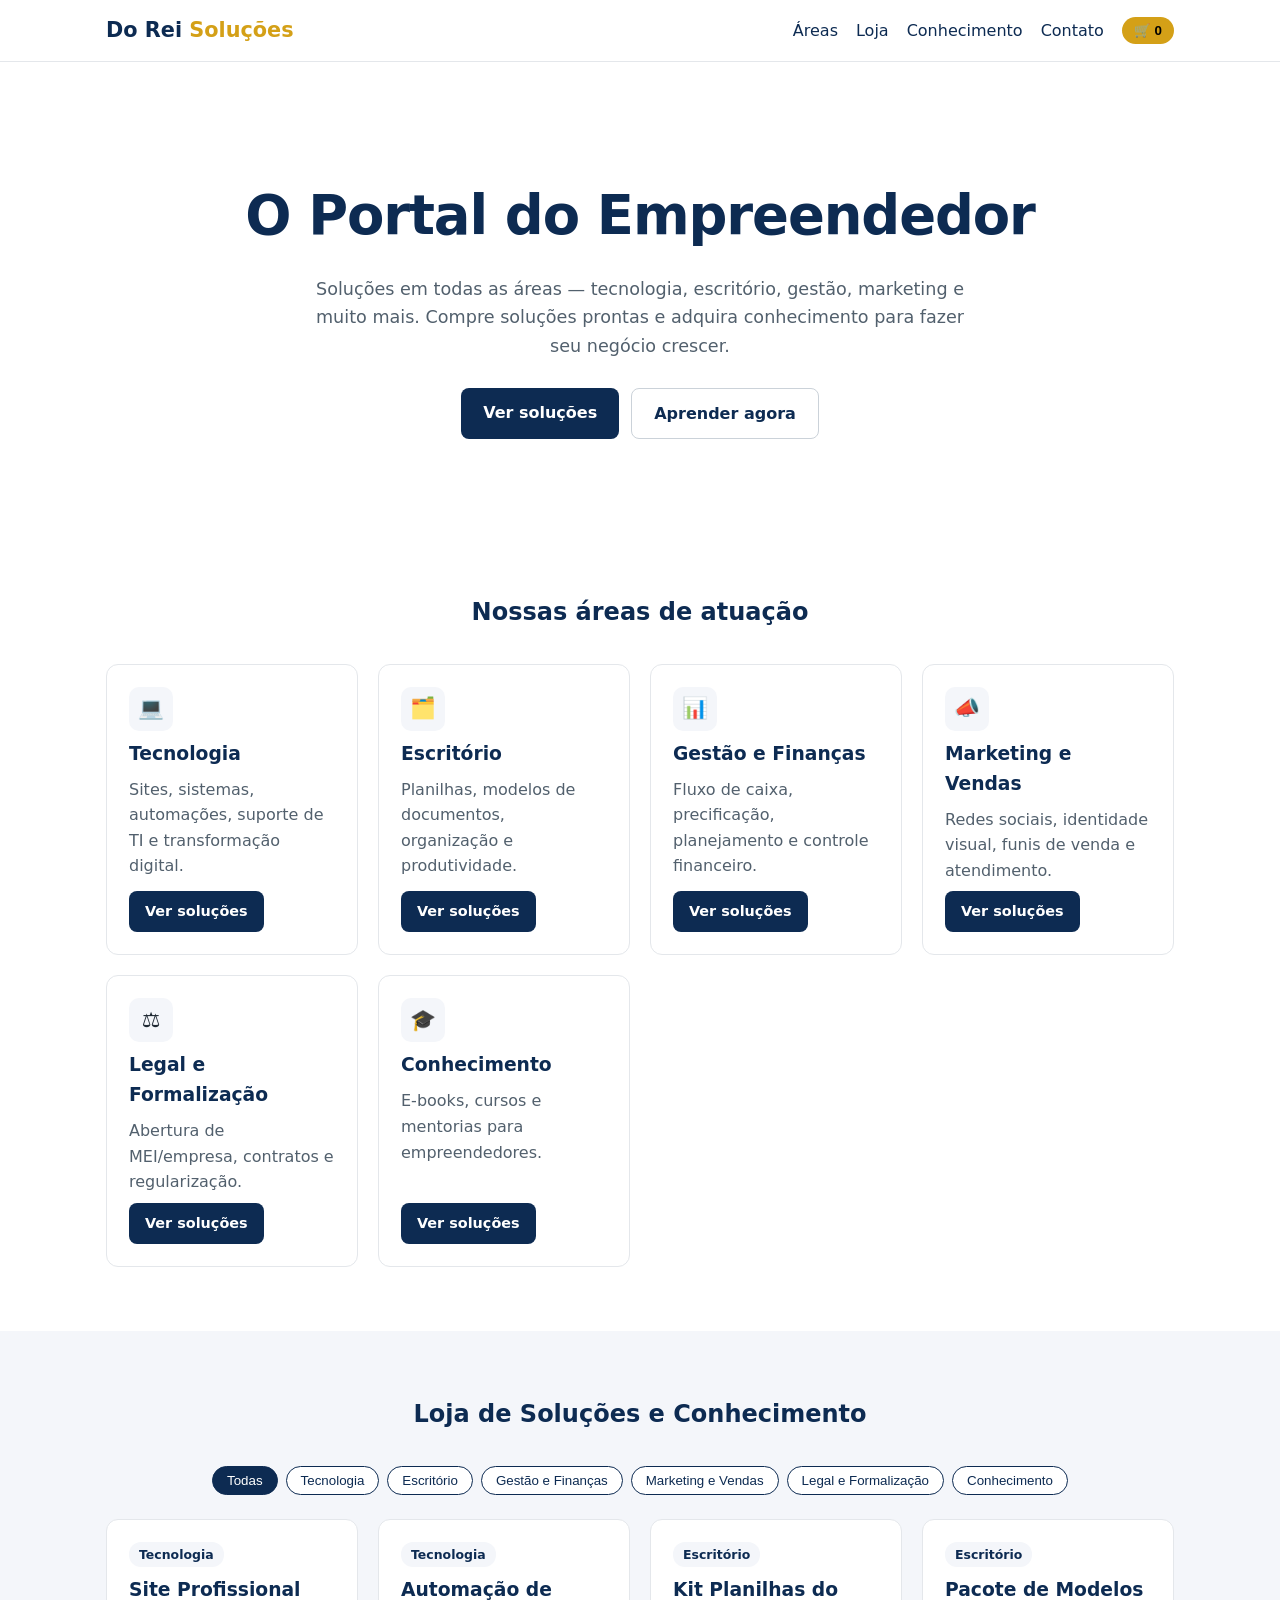
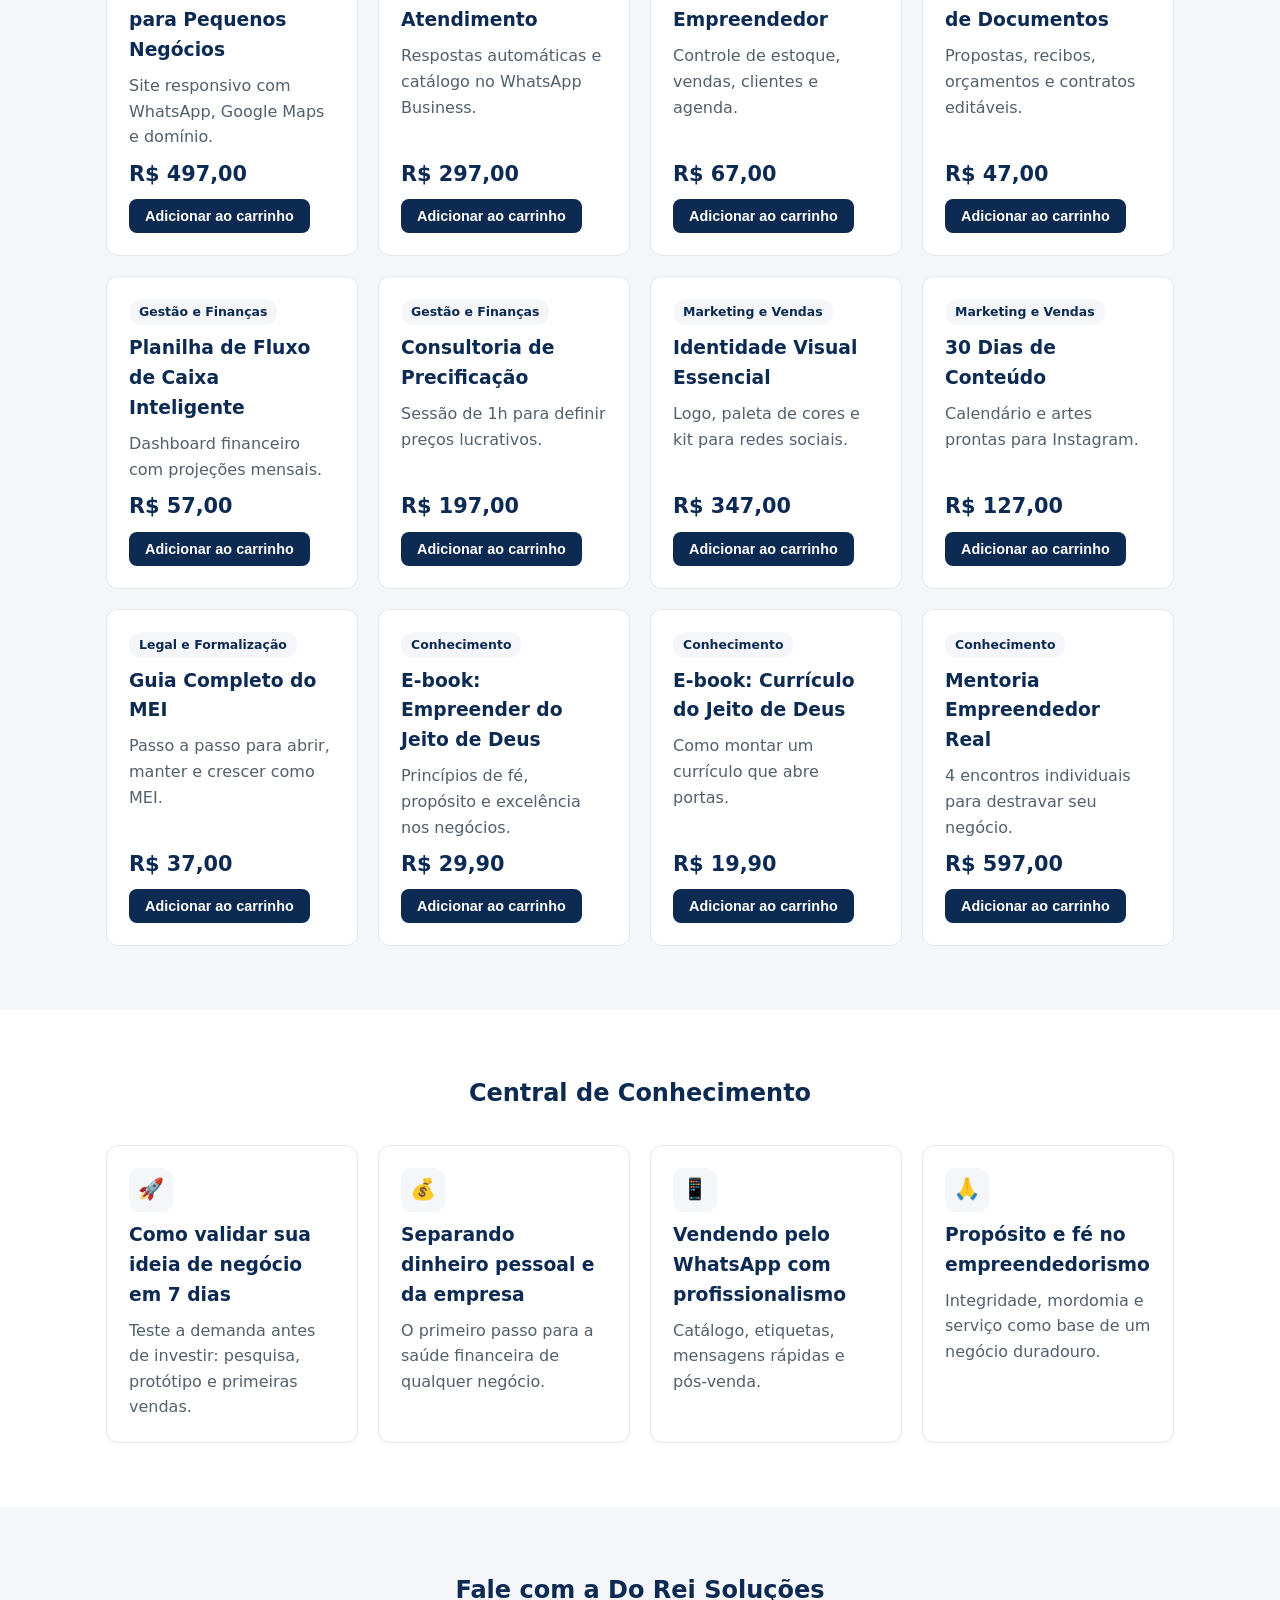
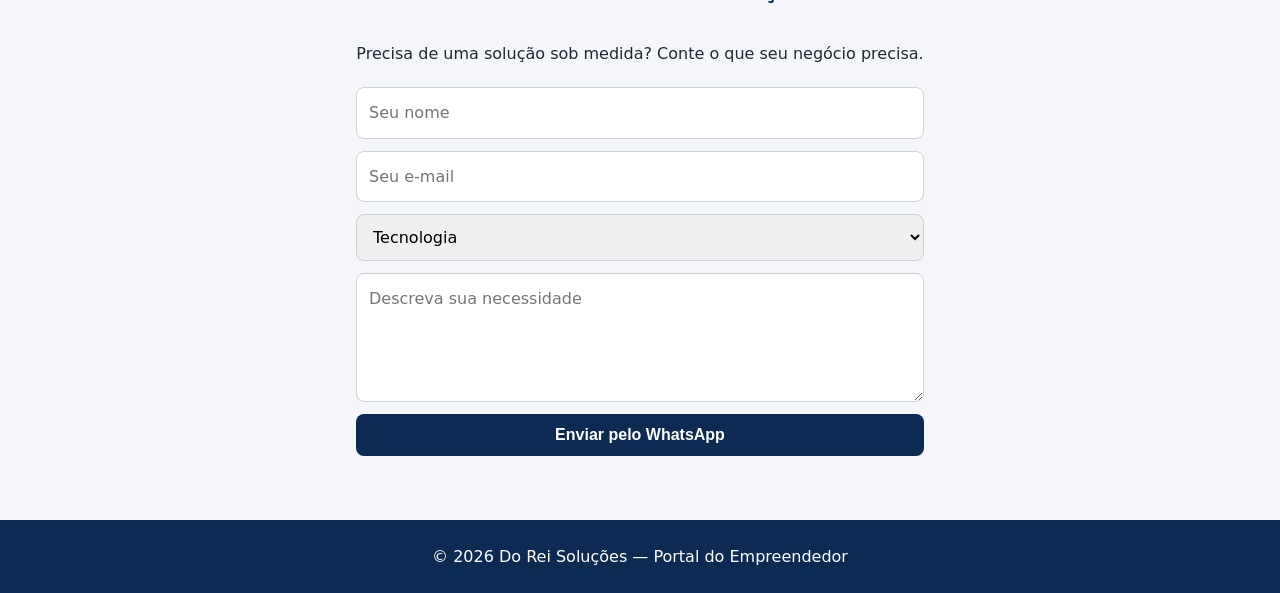
==== index.html @ 6347b0a7 "Portal do Empreendedor Do Rei Soluções: áreas, loja, conhecimento e contato Co-Authored-By: Claude O" ====
<!doctype html>
<html lang="pt-BR">
<head>
<meta charset="utf-8">
<meta name="viewport" content="width=device-width, initial-scale=1">
<title>Do Rei Soluções — Portal do Empreendedor</title>
<meta name="description" content="Do Rei Soluções: soluções em tecnologia, escritório, gestão e conhecimento para empreendedores.">
<link rel="stylesheet" href="styles.css">
</head>
<body>
<header class="topo">
  <div class="container nav">
    <a href="#" class="logo">Do Rei <span>Soluções</span></a>
    <nav>
      <a href="#areas">Áreas</a>
      <a href="#loja">Loja</a>
      <a href="#conhecimento">Conhecimento</a>
      <a href="#contato">Contato</a>
      <button id="abrirCarrinho" class="btn-carrinho">🛒 <span id="qtdCarrinho">0</span></button>
    </nav>
  </div>
</header>

<section class="hero">
  <div class="container">
    <h1>O Portal do Empreendedor</h1>
    <p>Soluções em todas as áreas — tecnologia, escritório, gestão, marketing e muito mais. Compre soluções prontas e adquira conhecimento para fazer seu negócio crescer.</p>
    <div class="acoes">
      <a href="#loja" class="btn">Ver soluções</a>
      <a href="#conhecimento" class="btn btn-sec">Aprender agora</a>
    </div>
  </div>
</section>

<section id="areas" class="container secao">
  <h2>Nossas áreas de atuação</h2>
  <div class="grade" id="gradeAreas"></div>
</section>

<section id="loja" class="secao fundo">
  <div class="container">
    <h2>Loja de Soluções e Conhecimento</h2>
    <div class="filtros" id="filtros"></div>
    <div class="grade" id="gradeProdutos"></div>
  </div>
</section>

<section id="conhecimento" class="container secao">
  <h2>Central de Conhecimento</h2>
  <div class="grade" id="gradeArtigos"></div>
</section>

<section id="contato" class="secao fundo">
  <div class="container contato">
    <h2>Fale com a Do Rei Soluções</h2>
    <p>Precisa de uma solução sob medida? Conte o que seu negócio precisa.</p>
    <form id="formContato">
      <input name="nome" placeholder="Seu nome" required>
      <input name="email" type="email" placeholder="Seu e-mail" required>
      <select name="area" id="selArea"></select>
      <textarea name="mensagem" rows="4" placeholder="Descreva sua necessidade" required></textarea>
      <button class="btn" type="submit">Enviar pelo WhatsApp</button>
    </form>
  </div>
</section>

<footer class="rodape">
  <div class="container">© <span id="ano"></span> Do Rei Soluções — Portal do Empreendedor</div>
</footer>

<aside id="carrinho" class="carrinho" aria-hidden="true">
  <div class="carrinho-topo"><h3>Seu carrinho</h3><button id="fecharCarrinho">✕</button></div>
  <ul id="itensCarrinho"></ul>
  <p class="total">Total: <strong id="totalCarrinho">R$ 0,00</strong></p>
  <button id="finalizar" class="btn">Finalizar pedido</button>
</aside>

<script src="app.js"></script>
</body>
</html>
---- styles.css ----
:root {
  --azul: #0d2b52;
  --ouro: #d4a017;
  --texto: #1f2933;
  --suave: #f4f6fa;
  --branco: #fff;
}
* { box-sizing: border-box; }
body { margin: 0; line-height: 1.6; font-family: "Inter", system-ui, -apple-system, "Segoe UI", Roboto, sans-serif; color: var(--texto); background: var(--branco); }
a { color: inherit; text-decoration: none; }
.container { max-width: 1100px; margin: 0 auto; padding: 0 16px; }

.topo { background: rgba(255,255,255,.95); color: var(--azul); border-bottom: 1px solid #e4e7eb; backdrop-filter: blur(8px); position: sticky; top: 0; z-index: 10; }
.nav { display: flex; justify-content: space-between; align-items: center; padding-top: 14px; padding-bottom: 14px; flex-wrap: wrap; gap: 10px; }
.logo { font-weight: 800; font-size: 1.3rem; }
.logo span { color: var(--ouro); }
nav { display: flex; gap: 18px; align-items: center; flex-wrap: wrap; }
nav a:hover { color: var(--ouro); }
.btn-carrinho { background: var(--ouro); border: 0; border-radius: 20px; padding: 6px 12px; font-weight: 700; cursor: pointer; }

.hero { background: var(--branco); color: var(--azul); padding: 110px 0 90px; text-align: center; }
.hero h1 { letter-spacing: -.02em; font-size: clamp(2.2rem, 5vw, 3.4rem); margin: 0 0 16px; }
.hero p { max-width: 680px; margin: 0 auto 28px; font-size: 1.1rem; color: #52606d; }
.acoes { display: flex; gap: 12px; justify-content: center; flex-wrap: wrap; }

.btn { display: inline-block; background: var(--azul); color: var(--branco); border: 0; padding: 12px 22px; border-radius: 8px; font-weight: 700; cursor: pointer; font-size: 1rem; }
.btn:hover { filter: brightness(1.08); }
.btn-sec { background: transparent; color: var(--azul); border: 1px solid #cbd2d9; }

.secao { padding: 64px 16px; }
.secao.fundo { background: var(--suave); padding-left: 0; padding-right: 0; }
h2 { color: var(--azul); text-align: center; margin: 0 0 32px; }

.grade { display: grid; grid-template-columns: repeat(auto-fill, minmax(240px, 1fr)); gap: 20px; }
.card { background: var(--branco); border-radius: 12px; padding: 22px; border: 1px solid #e4e7eb; transition: box-shadow .2s; display: flex; flex-direction: column; gap: 8px; }
.card .icone { font-size: 2rem; }
.card h3 { margin: 0; color: var(--azul); }
.card p { margin: 0; color: #52606d; flex: 1; }
.tag { align-self: flex-start; background: var(--suave); color: var(--azul); font-size: .78rem; padding: 3px 10px; border-radius: 12px; font-weight: 600; }
.preco { font-size: 1.3rem; font-weight: 800; color: var(--azul); }

.filtros { display: flex; gap: 8px; justify-content: center; flex-wrap: wrap; margin-bottom: 24px; }
.filtros button { border: 1px solid var(--azul); background: var(--branco); color: var(--azul); padding: 6px 14px; border-radius: 20px; cursor: pointer; }
.filtros button.ativo { background: var(--azul); color: var(--branco); }

.contato { max-width: 600px; text-align: center; }
.contato form { display: grid; gap: 12px; margin-top: 20px; }
.contato input, .contato select, .contato textarea { padding: 12px; border: 1px solid #cbd2d9; border-radius: 8px; font: inherit; }

.rodape { background: var(--azul); color: var(--branco); text-align: center; padding: 24px 0; }

.carrinho { position: fixed; top: 0; right: -100%; width: min(380px, 100%); height: 100%; background: var(--branco); box-shadow: -4px 0 20px rgba(0,0,0,.2); padding: 20px; transition: right .3s; z-index: 20; display: flex; flex-direction: column; }
.carrinho.aberto { right: 0; }
.carrinho-topo { display: flex; justify-content: space-between; align-items: center; }
.carrinho-topo button { background: none; border: 0; font-size: 1.3rem; cursor: pointer; }
#itensCarrinho { list-style: none; padding: 0; flex: 1; overflow-y: auto; }
#itensCarrinho li { display: flex; justify-content: space-between; gap: 8px; padding: 10px 0; border-bottom: 1px solid #e4e7eb; }
#itensCarrinho button { background: none; border: 0; color: #c0392b; cursor: pointer; }
.total { font-size: 1.1rem; }
.card:hover { box-shadow: 0 8px 24px rgba(13,43,82,.08); }
.card .icone { width: 44px; height: 44px; display: grid; place-items: center; background: var(--suave); border-radius: 10px; font-size: 1.3rem; }
.card .btn { align-self: flex-start; padding: 9px 16px; font-size: .9rem; }
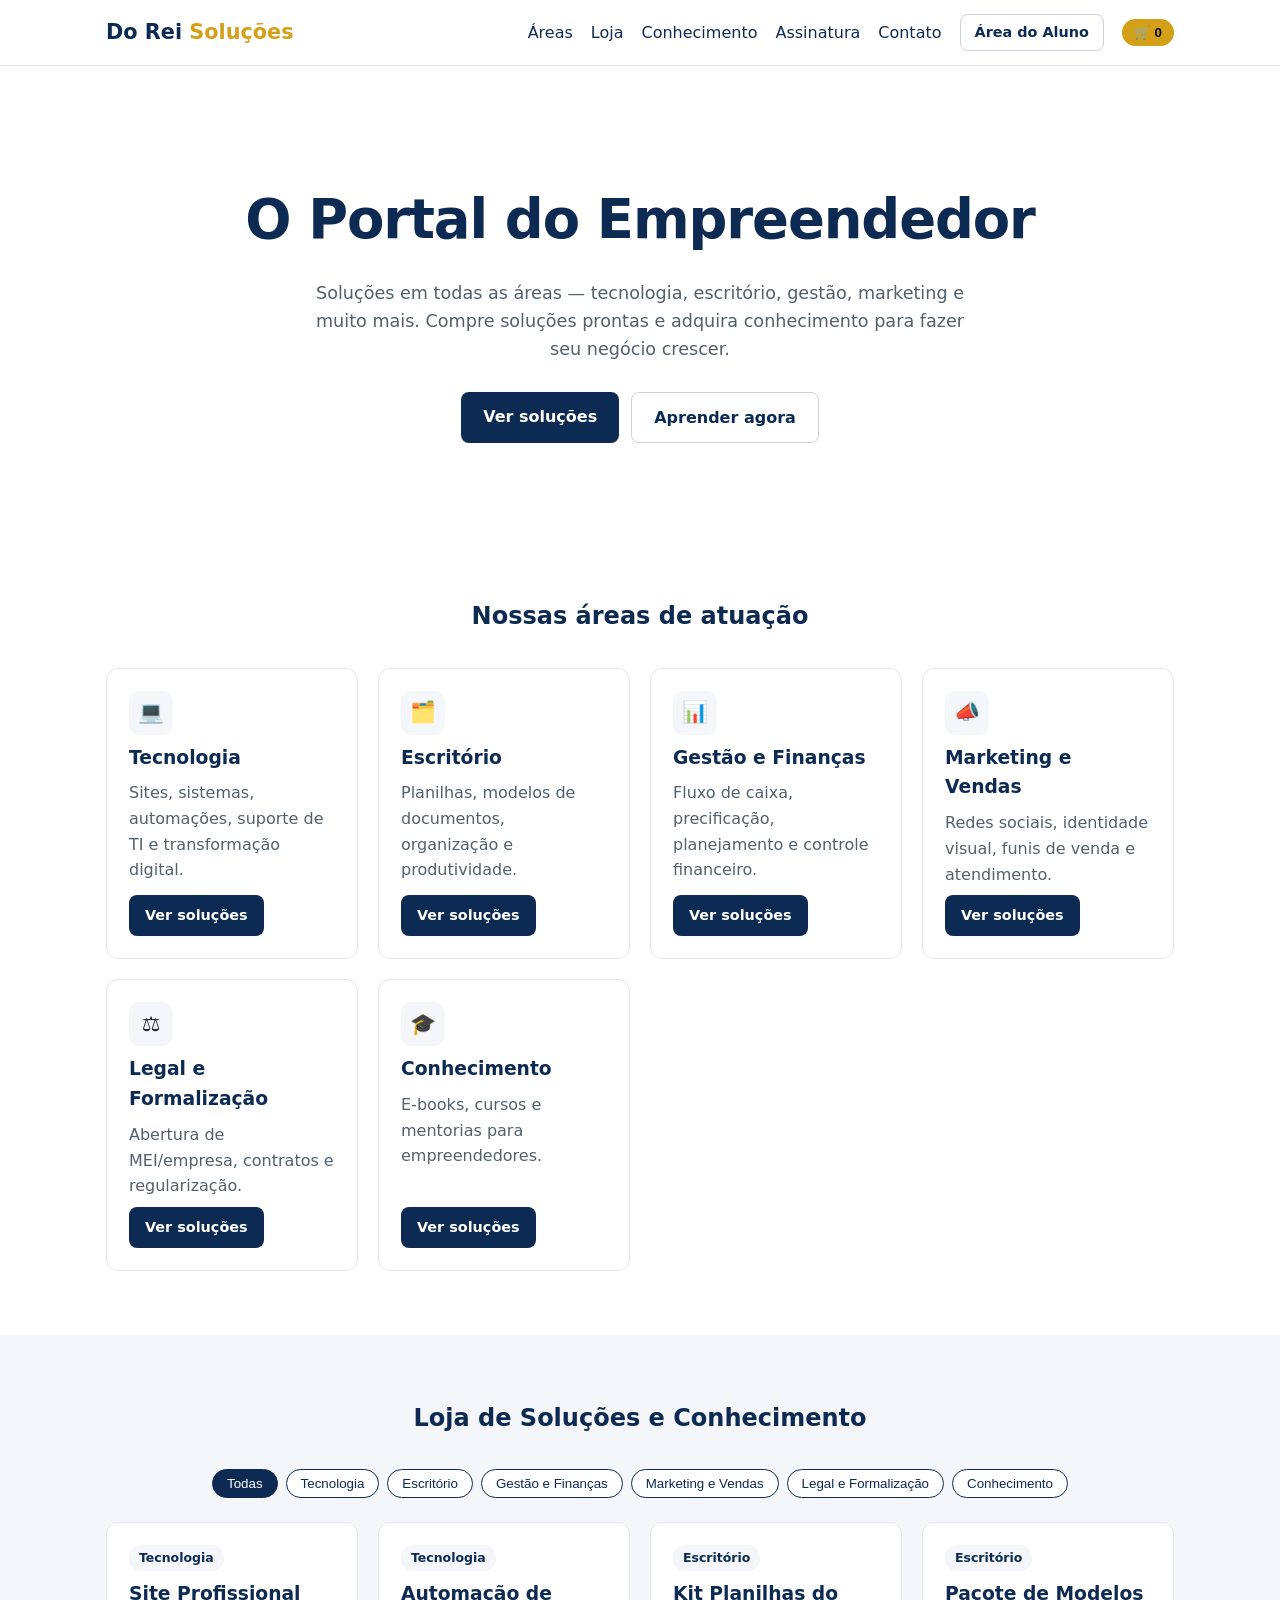
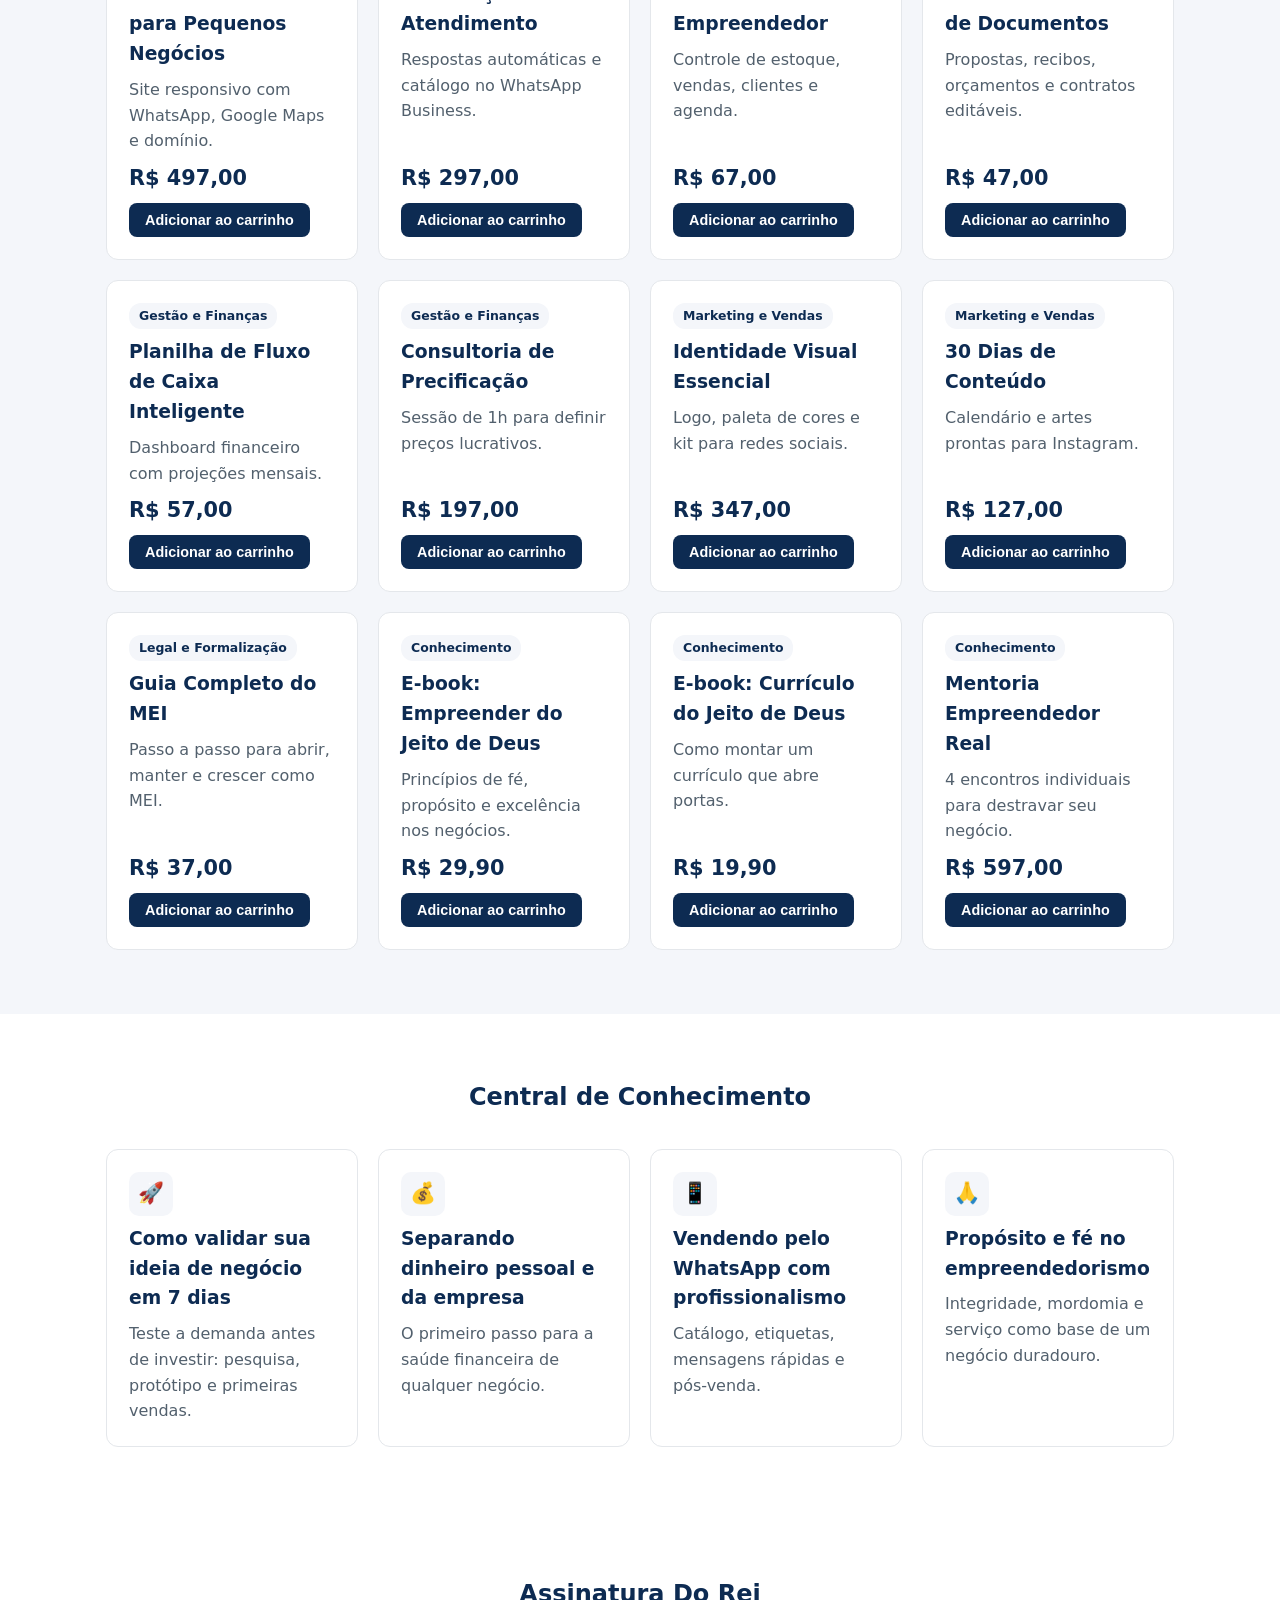
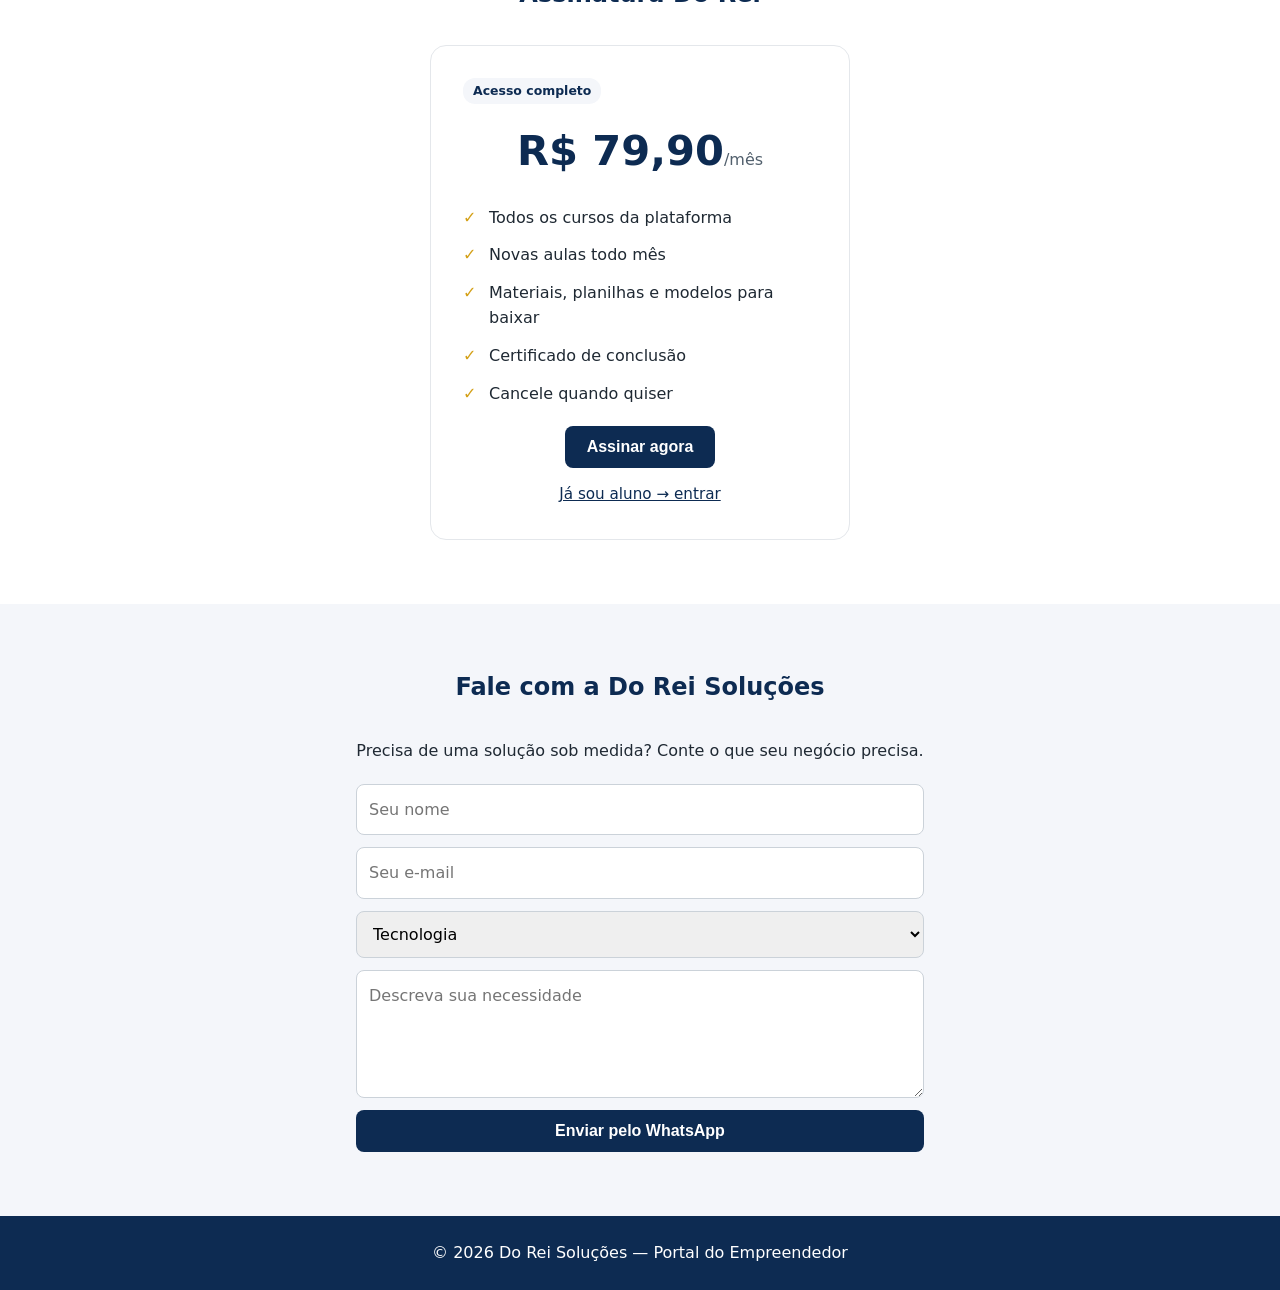
==== commit 718ed2bb: "Área do aluno com cursos e assinatura mensal de R$ 79,90 Co-Authored-By: Claude Opus 5.5 <noreply@an" ====
--- a/index.html
+++ b/index.html
@@ -15,7 +15,9 @@
       <a href="#areas">Áreas</a>
       <a href="#loja">Loja</a>
       <a href="#conhecimento">Conhecimento</a>
+      <a href="#assinatura">Assinatura</a>
       <a href="#contato">Contato</a>
+      <a href="aluno.html" class="btn btn-sec btn-peq">Área do Aluno</a>
       <button id="abrirCarrinho" class="btn-carrinho">🛒 <span id="qtdCarrinho">0</span></button>
     </nav>
   </div>
@@ -50,6 +52,23 @@
   <div class="grade" id="gradeArtigos"></div>
 </section>
 
+<section id="assinatura" class="container secao">
+  <h2>Assinatura Do Rei</h2>
+  <div class="plano">
+    <span class="tag">Acesso completo</span>
+    <div class="valor">R$ 79,90<small>/mês</small></div>
+    <ul>
+      <li>Todos os cursos da plataforma</li>
+      <li>Novas aulas todo mês</li>
+      <li>Materiais, planilhas e modelos para baixar</li>
+      <li>Certificado de conclusão</li>
+      <li>Cancele quando quiser</li>
+    </ul>
+    <button class="btn" id="assinar">Assinar agora</button>
+    <a href="aluno.html" class="link">Já sou aluno → entrar</a>
+  </div>
+</section>
+
 <section id="contato" class="secao fundo">
   <div class="container contato">
     <h2>Fale com a Do Rei Soluções</h2>
--- a/styles.css
+++ b/styles.css
@@ -60,3 +60,23 @@
 .card:hover { box-shadow: 0 8px 24px rgba(13,43,82,.08); }
 .card .icone { width: 44px; height: 44px; display: grid; place-items: center; background: var(--suave); border-radius: 10px; font-size: 1.3rem; }
 .card .btn { align-self: flex-start; padding: 9px 16px; font-size: .9rem; }
+.btn-peq { padding: 6px 14px; font-size: .9rem; }
+.plano { max-width: 420px; margin: 0 auto; border: 1px solid #e4e7eb; border-radius: 16px; padding: 32px; text-align: center; display: flex; flex-direction: column; gap: 14px; align-items: center; }
+.plano .valor { font-size: 2.6rem; font-weight: 800; color: var(--azul); }
+.plano small { font-size: 1rem; color: #52606d; font-weight: 500; }
+.plano ul { list-style: none; padding: 0; margin: 0; text-align: left; }
+.plano li { padding: 6px 0 6px 26px; position: relative; }
+.plano li::before { content: "✓"; position: absolute; left: 0; color: var(--ouro); font-weight: 800; }
+.link { color: var(--azul); font-size: .95rem; text-decoration: underline; }
+.oculto { display: none !important; }
+.login { max-width: 400px; margin: 80px auto; border: 1px solid #e4e7eb; border-radius: 16px; padding: 32px; display: grid; gap: 12px; }
+.login input { padding: 12px; border: 1px solid #cbd2d9; border-radius: 8px; font: inherit; }
+.login h2 { margin-bottom: 8px; }
+.aviso { font-size: .85rem; color: #52606d; text-align: center; }
+.barra { display: flex; justify-content: space-between; align-items: center; flex-wrap: wrap; gap: 12px; margin-bottom: 24px; }
+.barra h2 { margin: 0; text-align: left; }
+.progresso { height: 6px; background: var(--suave); border-radius: 3px; overflow: hidden; }
+.progresso div { height: 100%; background: var(--ouro); }
+.aulas { list-style: none; padding: 0; margin: 0; }
+.aulas li { display: flex; justify-content: space-between; align-items: center; gap: 12px; padding: 14px 0; border-bottom: 1px solid #e4e7eb; }
+.aulas input { width: 18px; height: 18px; accent-color: var(--azul); }
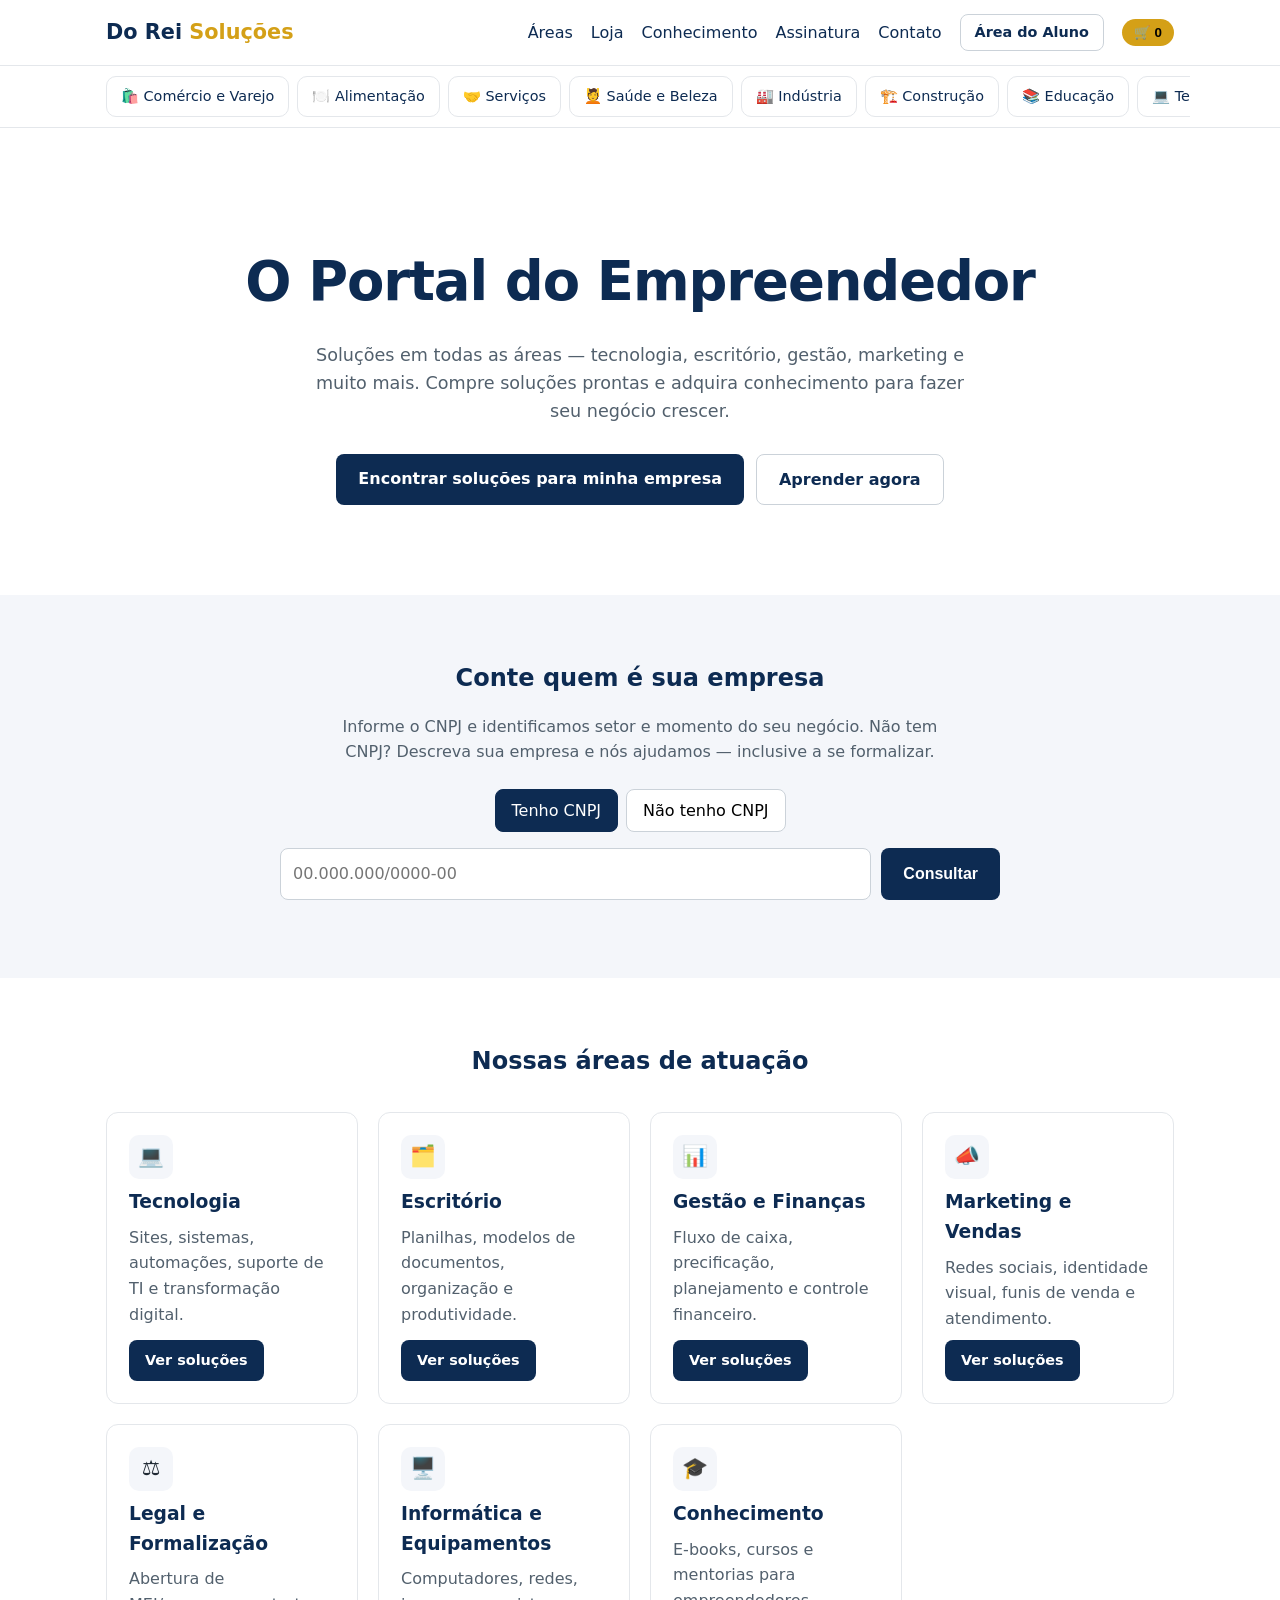
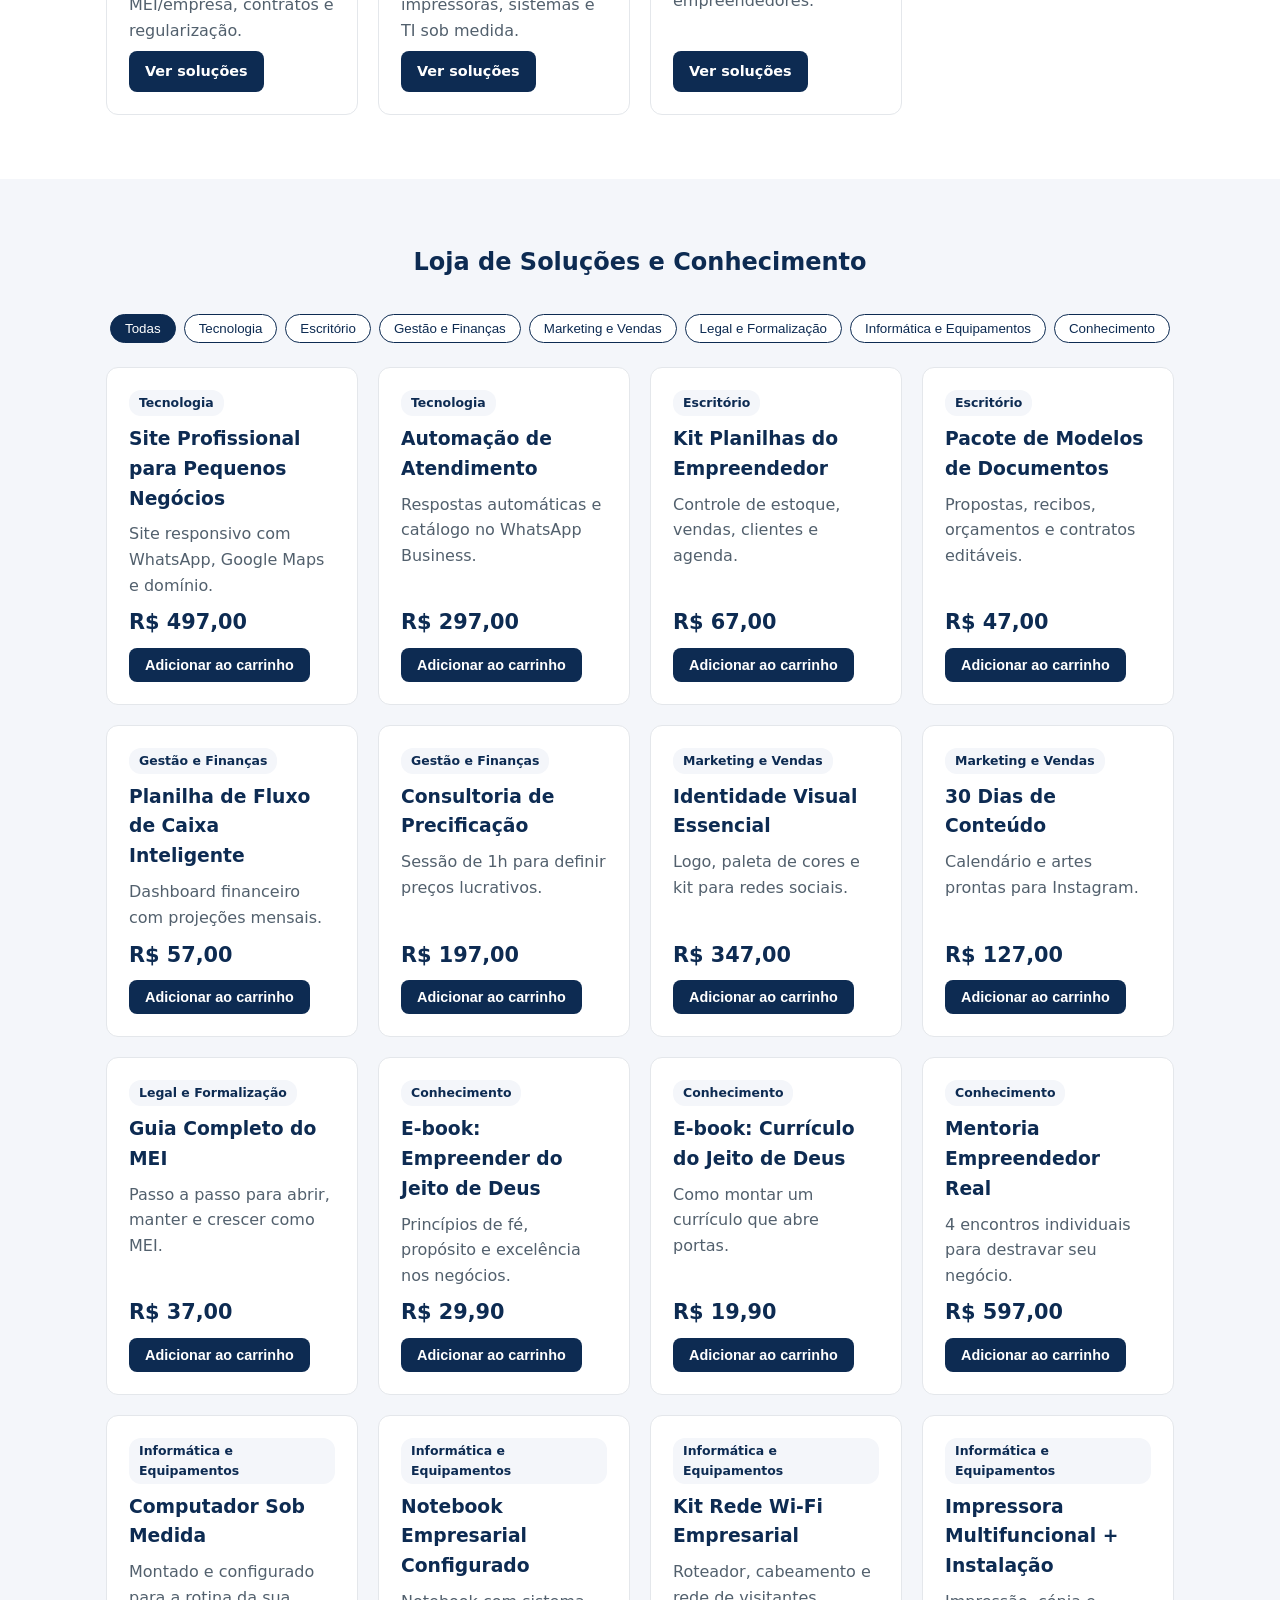
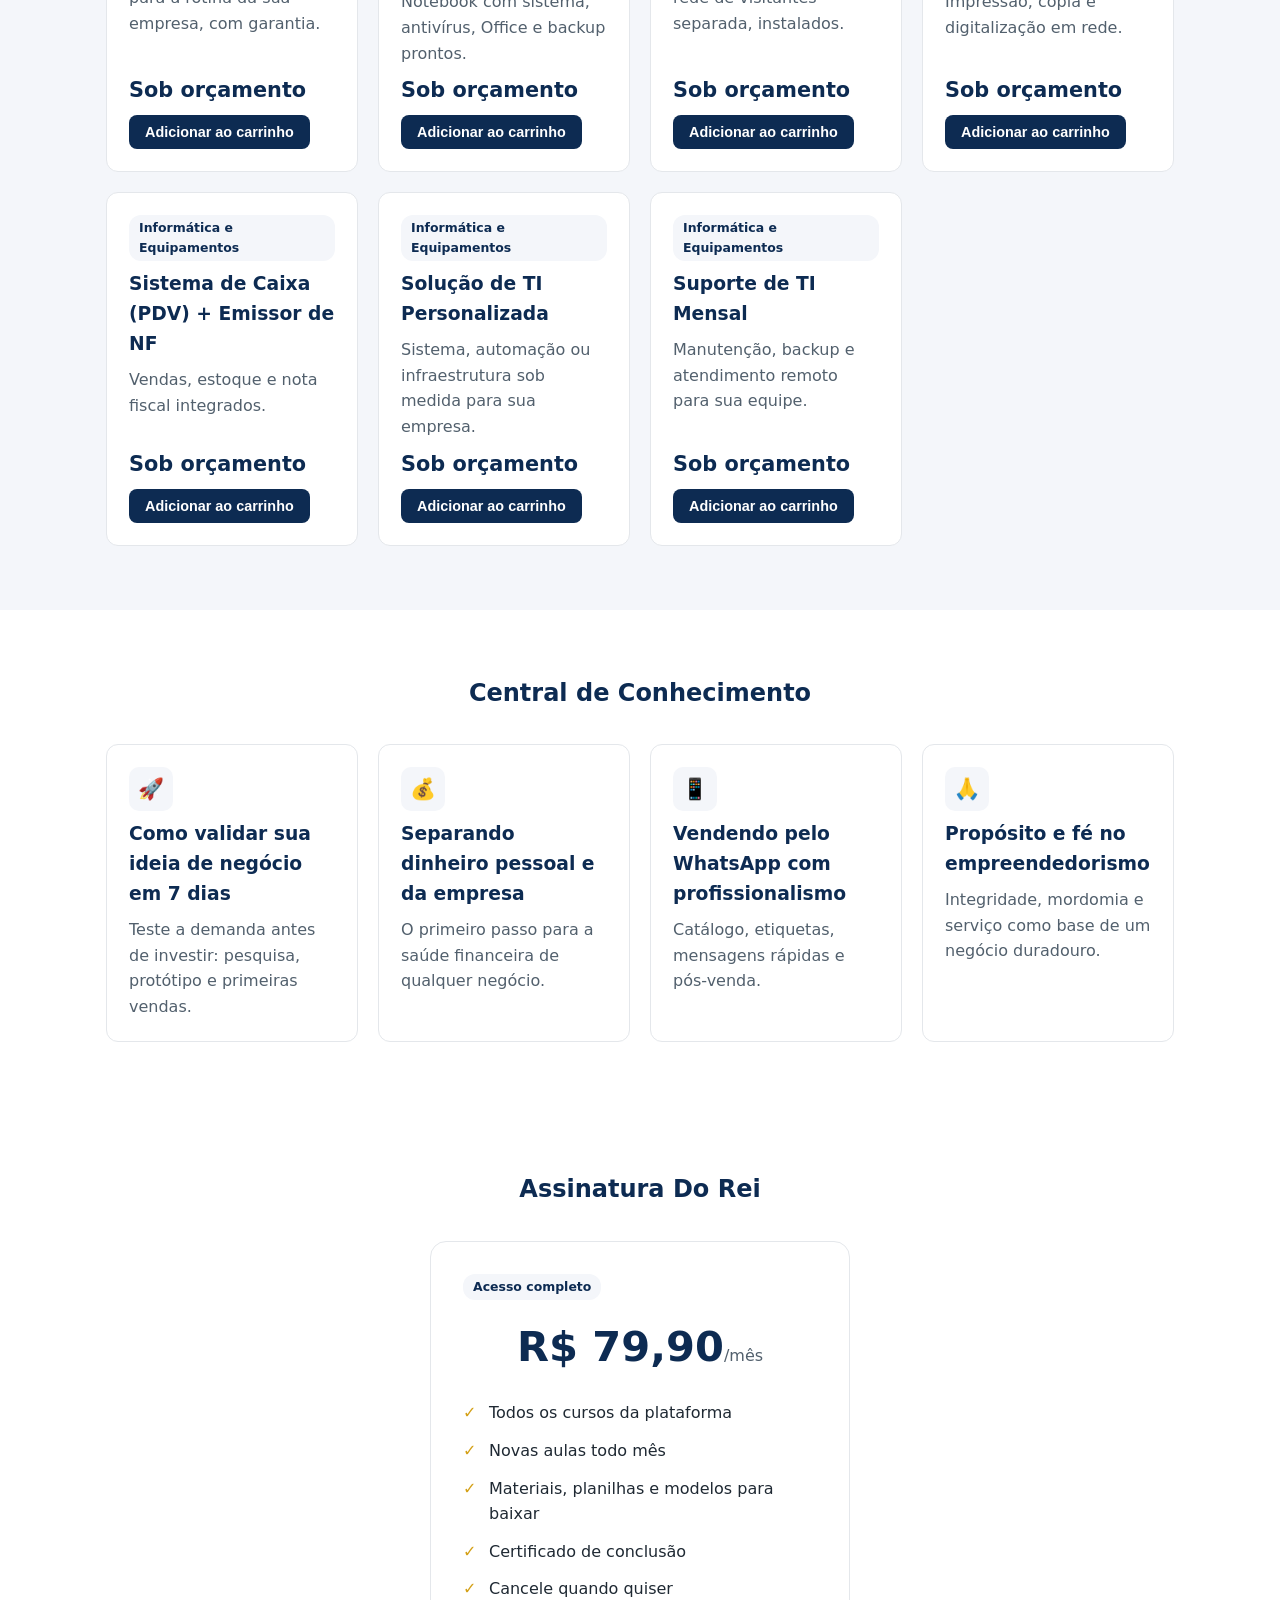
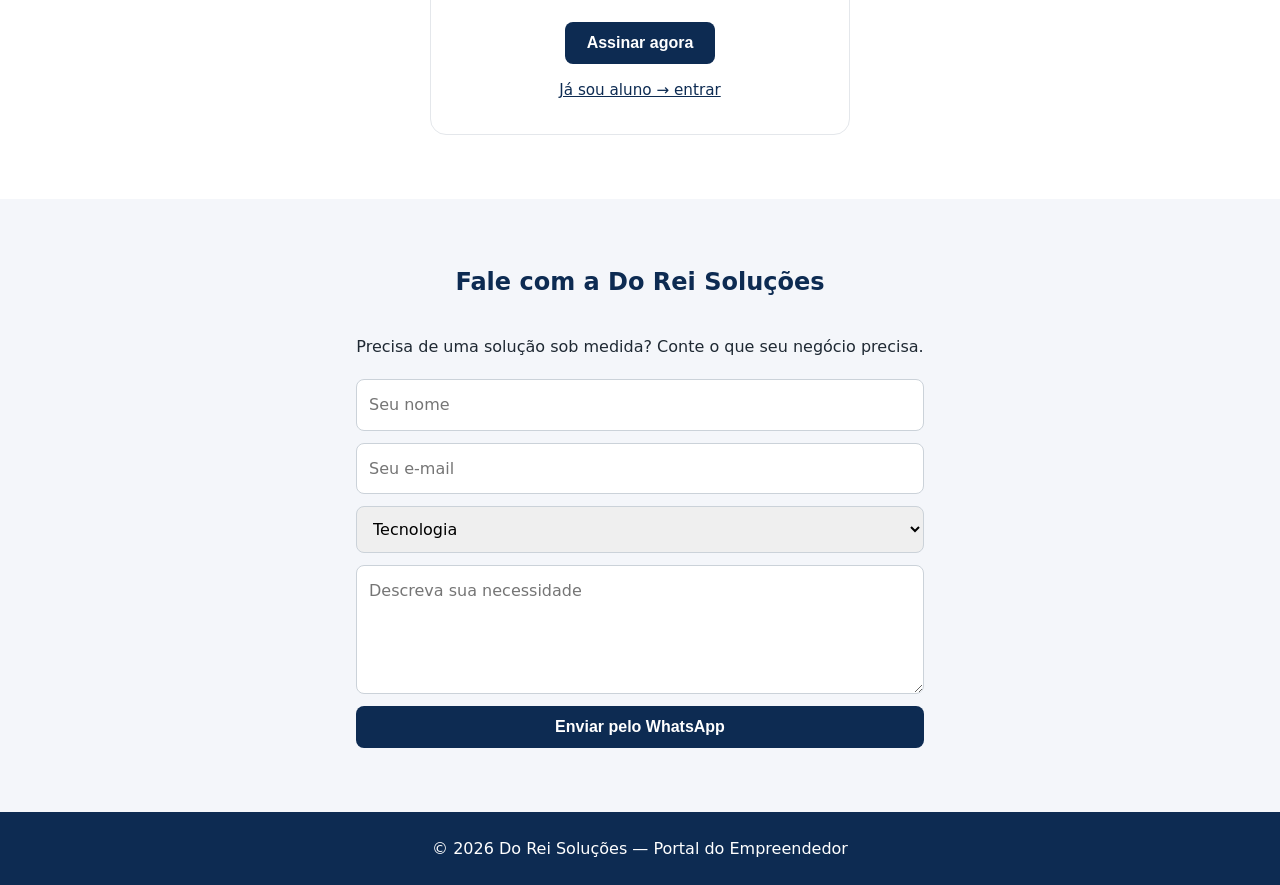
==== commit f5c0179c: "Perfil da empresa por CNPJ ou manual, setores no topo, níveis e kits indicados, produtos de informát" ====
--- a/index.html
+++ b/index.html
@@ -23,14 +23,41 @@
   </div>
 </header>
 
+<div class="setores-topo">
+  <div class="container" id="setoresTopo"></div>
+</div>
+
 <section class="hero">
   <div class="container">
     <h1>O Portal do Empreendedor</h1>
     <p>Soluções em todas as áreas — tecnologia, escritório, gestão, marketing e muito mais. Compre soluções prontas e adquira conhecimento para fazer seu negócio crescer.</p>
     <div class="acoes">
-      <a href="#loja" class="btn">Ver soluções</a>
+      <a href="#empresa" class="btn">Encontrar soluções para minha empresa</a>
       <a href="#conhecimento" class="btn btn-sec">Aprender agora</a>
     </div>
+  </div>
+</section>
+
+<section id="empresa" class="secao fundo">
+  <div class="container">
+    <h2>Conte quem é sua empresa</h2>
+    <p class="sub">Informe o CNPJ e identificamos setor e momento do seu negócio. Não tem CNPJ? Descreva sua empresa e nós ajudamos — inclusive a se formalizar.</p>
+    <div class="abas">
+      <button class="ativo" data-aba="cnpj">Tenho CNPJ</button>
+      <button data-aba="manual">Não tenho CNPJ</button>
+    </div>
+    <form id="formCnpj" class="form-empresa">
+      <input name="cnpj" placeholder="00.000.000/0000-00" inputmode="numeric" required>
+      <button class="btn" type="submit">Consultar</button>
+    </form>
+    <form id="formManual" class="form-empresa oculto">
+      <input name="nome" placeholder="Nome do negócio" required>
+      <select name="setor" id="selSetor"></select>
+      <select name="nivel" id="selNivel"></select>
+      <button class="btn" type="submit">Montar meu kit</button>
+    </form>
+    <p id="msgEmpresa" class="aviso"></p>
+    <div id="perfilEmpresa" class="perfil oculto"></div>
   </div>
 </section>
 
@@ -95,5 +122,6 @@
 </aside>
 
 <script src="app.js"></script>
+<script src="empresa.js"></script>
 </body>
 </html>
--- a/styles.css
+++ b/styles.css
@@ -80,3 +80,24 @@
 .aulas { list-style: none; padding: 0; margin: 0; }
 .aulas li { display: flex; justify-content: space-between; align-items: center; gap: 12px; padding: 14px 0; border-bottom: 1px solid #e4e7eb; }
 .aulas input { width: 18px; height: 18px; accent-color: var(--azul); }
+.setores-topo { border-bottom: 1px solid #e4e7eb; background: var(--branco); }
+.setores-topo .container { display: flex; gap: 8px; overflow-x: auto; padding-top: 10px; padding-bottom: 10px; }
+.setor-chip { flex: none; border: 1px solid #e4e7eb; background: var(--branco); border-radius: 10px; padding: 8px 14px; cursor: pointer; font: inherit; font-size: .9rem; color: var(--azul); white-space: nowrap; }
+.setor-chip:hover, .setor-chip.ativo { border-color: var(--azul); background: var(--suave); }
+.sub { text-align: center; max-width: 640px; margin: -16px auto 24px; color: #52606d; }
+.abas { display: flex; justify-content: center; gap: 8px; margin-bottom: 16px; }
+.abas button { border: 1px solid #cbd2d9; background: var(--branco); padding: 8px 16px; border-radius: 8px; cursor: pointer; font: inherit; }
+.abas button.ativo { background: var(--azul); color: var(--branco); border-color: var(--azul); }
+.form-empresa { display: flex; gap: 10px; justify-content: center; flex-wrap: wrap; max-width: 720px; margin: 0 auto; }
+.form-empresa input, .form-empresa select { flex: 1 1 200px; padding: 12px; border: 1px solid #cbd2d9; border-radius: 8px; font: inherit; }
+.perfil { background: var(--branco); border: 1px solid #e4e7eb; border-radius: 16px; padding: 28px; margin-top: 24px; }
+.perfil-topo { display: flex; justify-content: space-between; gap: 16px; flex-wrap: wrap; align-items: flex-start; margin-bottom: 20px; }
+.perfil-topo h3 { margin: 0 0 4px; color: var(--azul); }
+.perfil-topo p { margin: 0; color: #52606d; }
+.niveis { display: flex; gap: 6px; }
+.niveis span { padding: 4px 12px; border-radius: 12px; font-size: .82rem; background: var(--suave); color: #7b8794; }
+.niveis span.ativo { background: var(--ouro); color: var(--azul); font-weight: 700; }
+.kit { list-style: none; padding: 0; margin: 0 0 20px; }
+.kit li { display: flex; justify-content: space-between; gap: 12px; padding: 10px 0; border-bottom: 1px solid #e4e7eb; }
+.kit li strong { white-space: nowrap; color: var(--azul); }
+.perfil .acoes { justify-content: flex-start; }
